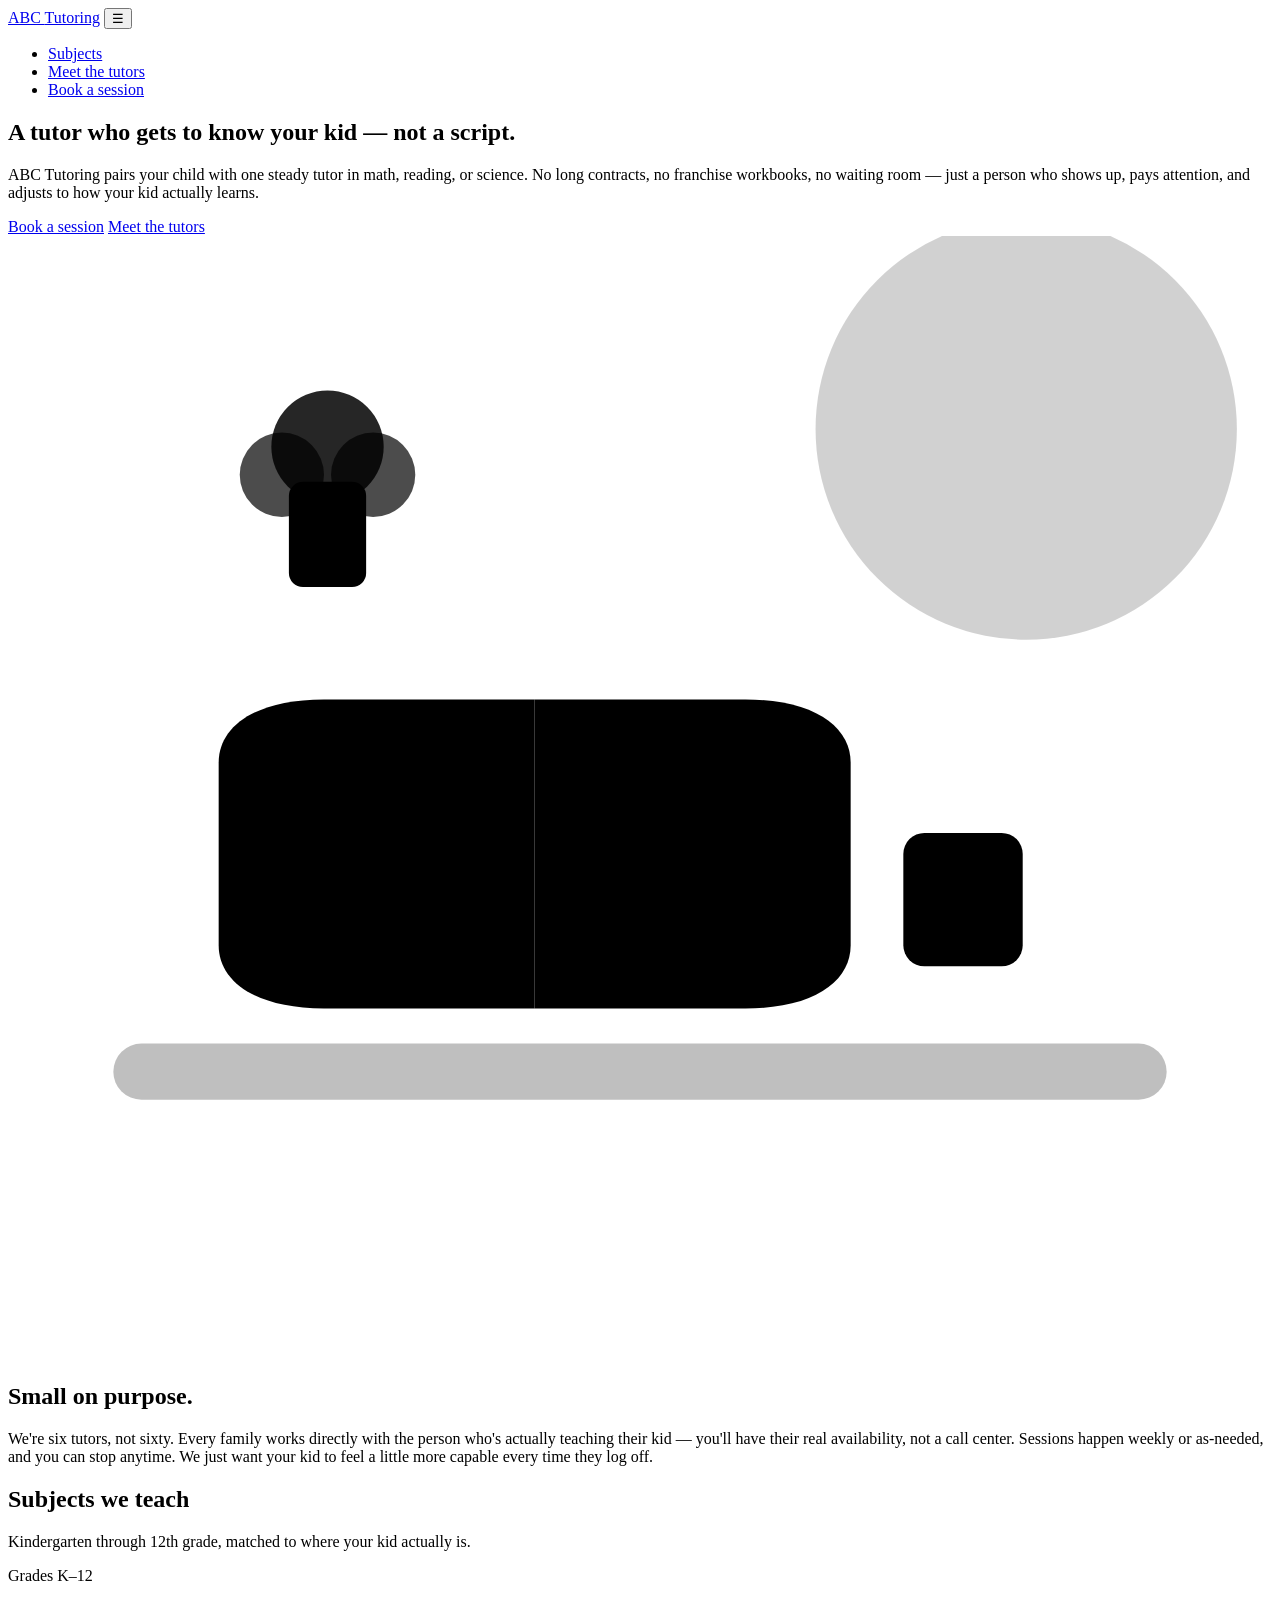
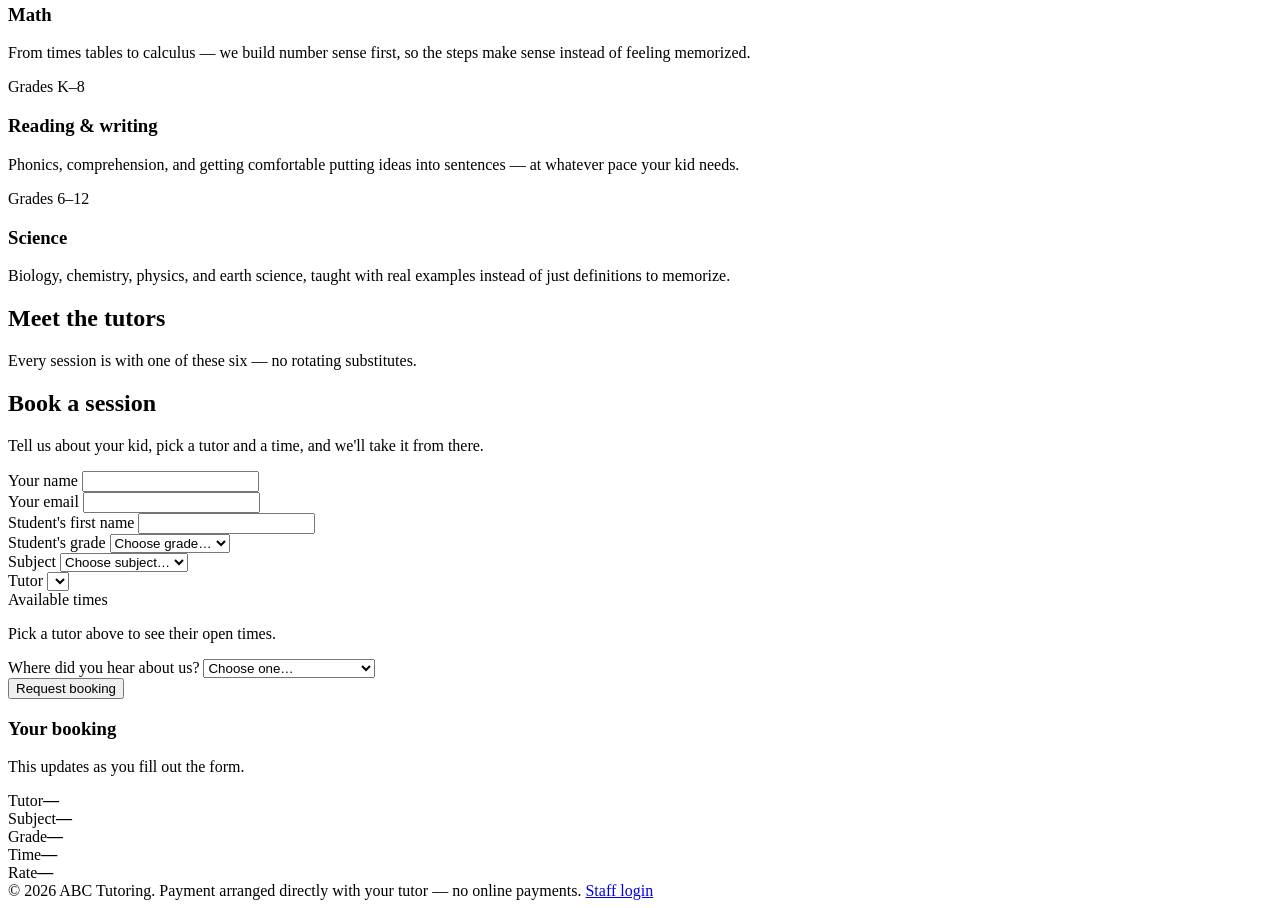
==== index.html @ 54a29da5 "Add ABC tutoring concept site prototype" ====
<!DOCTYPE html>
<html lang="en">
<head>
<meta charset="UTF-8" />
<meta name="viewport" content="width=device-width, initial-scale=1.0" />
<title>ABC Tutoring — Patient, personal tutoring for your kid</title>
<meta name="description" content="One-on-one math, reading, and science tutoring with tutors who actually get to know your kid. No contracts, no franchise scripts." />
<link rel="preconnect" href="https://fonts.googleapis.com">
<link rel="preconnect" href="https://fonts.gstatic.com" crossorigin>
<link href="https://fonts.googleapis.com/css2?family=Fraunces:opsz,wght@9..144,500;9..144,600&family=Karla:wght@400;500;700&display=swap" rel="stylesheet">
<link rel="stylesheet" href="css/style.css" />

<!-- PostHog analytics -->
<script>
    !function(t,e){var o,n,p,r;e.__SV||(window.posthog && window.posthog.__loaded)||(window.posthog=e,e._i=[],e.init=function(i,s,a){function g(t,e){var o=e.split(".");2==o.length&&(t=t[o[0]],e=o[1]),t[e]=function(){t.push([e].concat(Array.prototype.slice.call(arguments,0)))}}p||((p=t.createElement("script")).type="text/javascript",p.crossOrigin="anonymous",p.async=!0,p.src=s.api_host.replace(".i.posthog.com","-assets.i.posthog.com")+"/static/array.js",p.onerror=function(){p=null},(r=t.getElementsByTagName("script")[0]).parentNode.insertBefore(p,r));var u=e;for(void 0!==a?u=e[a]=[]:a="posthog",u.people=u.people||[],u.toString=function(t){var e="posthog";return"posthog"!==a&&(e+="."+a),t||(e+=" (stub)"),e},u.people.toString=function(){return u.toString(1)+".people (stub)"},o="init capture register register_once register_for_session unregister unregister_for_session getFeatureFlag getFeatureFlagResult isFeatureEnabled reloadFeatureFlags updateEarlyAccessFeatureEnrollment getEarlyAccessFeatures on onFeatureFlags onSessionId getSurveys getActiveMatchingSurveys renderSurvey canRenderSurvey getNextSurveyStep identify setPersonProperties group resetGroups setPersonPropertiesForFlags resetPersonPropertiesForFlags setGroupPropertiesForFlags resetGroupPropertiesForFlags reset get_distinct_id getGroups get_session_id get_session_replay_url alias set_config startSessionRecording stopSessionRecording sessionRecordingStarted captureException loadToolbar get_property getSessionProperty createPersonProfile opt_in_capturing opt_out_capturing has_opted_in_capturing has_opted_out_capturing clear_opt_in_out_capturing debug".split(" "),n=0;n<o.length;n++)g(u,o[n]);e._i.push([i,s,a])},e.__SV=1)}(document,window.posthog||[]);
    posthog.init('phc_zxxuDMYx4rX93AA6RFzjvgEHXUmBMe9n8ZpTk2k6E65x', {
        api_host: 'https://us.i.posthog.com',
        defaults: '2026-05-30',
    })
</script>
</head>
<body>

<header class="site-header">
  <div class="container">
    <a class="wordmark" href="#top">ABC <span>Tutoring</span></a>
    <button class="nav-toggle" aria-label="Toggle menu" aria-expanded="false">☰</button>
    <ul class="site-nav">
      <li><a href="#subjects">Subjects</a></li>
      <li><a href="#tutors">Meet the tutors</a></li>
      <li><a href="#booking">Book a session</a></li>
    </ul>
  </div>
</header>

<main id="top">

  <!-- ---------- HERO ---------- -->
  <section class="hero">
    <div class="container">
      <div class="hero-copy">
        <h1>A tutor who gets to know your kid — not a script.</h1>
        <p>
          ABC Tutoring pairs your child with one steady tutor in math, reading, or
          science. No long contracts, no franchise workbooks, no waiting room —
          just a person who shows up, pays attention, and adjusts to how your kid
          actually learns.
        </p>
        <div class="hero-actions">
          <a href="#booking" class="btn btn-primary">Book a session</a>
          <a href="#tutors" class="btn btn-secondary">Meet the tutors</a>
        </div>
      </div>

      <svg class="hero-art" viewBox="0 0 360 320" width="100%" xmlns="http://www.w3.org/2000/svg" role="img" aria-label="Illustration of an open book, a mug, and a small plant on a desk">
        <circle cx="290" cy="55" r="60" fill="var(--marigold)" opacity="0.18" />
        <rect x="30" y="230" width="300" height="16" rx="8" fill="var(--denim)" opacity="0.25" />
        <path d="M60 150 C60 140 70 132 90 132 L150 132 L150 220 L90 220 C70 220 60 212 60 202 Z" fill="var(--paper-raised)" stroke="var(--ink)" stroke-width="3"/>
        <path d="M240 150 C240 140 230 132 210 132 L150 132 L150 220 L210 220 C230 220 240 212 240 202 Z" fill="var(--paper-raised)" stroke="var(--ink)" stroke-width="3"/>
        <line x1="150" y1="132" x2="150" y2="220" stroke="var(--ink)" stroke-width="3"/>
        <line x1="78" y1="150" x2="132" y2="150" stroke="var(--berry)" stroke-width="3"/>
        <line x1="78" y1="166" x2="132" y2="166" stroke="var(--berry)" stroke-width="3" opacity="0.7"/>
        <line x1="78" y1="182" x2="122" y2="182" stroke="var(--berry)" stroke-width="3" opacity="0.5"/>
        <line x1="168" y1="150" x2="222" y2="150" stroke="var(--moss)" stroke-width="3"/>
        <line x1="168" y1="166" x2="222" y2="166" stroke="var(--moss)" stroke-width="3" opacity="0.7"/>
        <line x1="168" y1="182" x2="212" y2="182" stroke="var(--moss)" stroke-width="3" opacity="0.5"/>
        <rect x="255" y="170" width="34" height="38" rx="6" fill="var(--denim)" />
        <path d="M289 178 q16 4 0 20" fill="none" stroke="var(--denim)" stroke-width="4" stroke-linecap="round"/>
        <rect x="80" y="70" width="22" height="30" rx="4" fill="var(--moss)" />
        <circle cx="91" cy="60" r="16" fill="var(--moss)" opacity="0.85" />
        <circle cx="78" cy="68" r="12" fill="var(--moss)" opacity="0.7" />
        <circle cx="104" cy="68" r="12" fill="var(--moss)" opacity="0.7" />
      </svg>
    </div>
  </section>

  <!-- ---------- ABOUT ---------- -->
  <section class="section" style="padding-top:0;">
    <div class="container">
      <div class="section-head">
        <h2>Small on purpose.</h2>
        <p>
          We're six tutors, not sixty. Every family works directly with the person
          who's actually teaching their kid — you'll have their real availability,
          not a call center. Sessions happen weekly or as-needed, and you can stop
          anytime. We just want your kid to feel a little more capable every time
          they log off.
        </p>
      </div>
    </div>
  </section>

  <!-- ---------- SUBJECTS ---------- -->
  <section class="section" id="subjects" style="padding-top:0;">
    <div class="container">
      <div class="section-head">
        <h2>Subjects we teach</h2>
        <p>Kindergarten through 12th grade, matched to where your kid actually is.</p>
      </div>
      <div class="subjects-grid">
        <div class="subject-card denim">
          <span class="subject-grades">Grades K–12</span>
          <h3>Math</h3>
          <p>From times tables to calculus — we build number sense first, so the
          steps make sense instead of feeling memorized.</p>
        </div>
        <div class="subject-card berry">
          <span class="subject-grades">Grades K–8</span>
          <h3>Reading &amp; writing</h3>
          <p>Phonics, comprehension, and getting comfortable putting ideas into
          sentences — at whatever pace your kid needs.</p>
        </div>
        <div class="subject-card moss">
          <span class="subject-grades">Grades 6–12</span>
          <h3>Science</h3>
          <p>Biology, chemistry, physics, and earth science, taught with real
          examples instead of just definitions to memorize.</p>
        </div>
      </div>
    </div>
  </section>

  <!-- ---------- TUTORS ---------- -->
  <section class="section" id="tutors" style="padding-top:0;">
    <div class="container">
      <div class="section-head">
        <h2>Meet the tutors</h2>
        <p>Every session is with one of these six — no rotating substitutes.</p>
      </div>
      <div class="tutors-grid" id="tutorsGrid"></div>
    </div>
  </section>

  <!-- ---------- BOOKING ---------- -->
  <section class="section" id="booking" style="padding-top:0;">
    <div class="container">
      <div class="section-head">
        <h2>Book a session</h2>
        <p>Tell us about your kid, pick a tutor and a time, and we'll take it from there.</p>
      </div>

      <div class="booking-wrap">
        <form class="booking-card" id="bookingForm" novalidate>
          <div class="field-row">
            <div class="field">
              <label for="parentName">Your name</label>
              <input type="text" id="parentName" name="parentName" required />
            </div>
            <div class="field">
              <label for="parentEmail">Your email</label>
              <input type="email" id="parentEmail" name="parentEmail" required />
            </div>
          </div>

          <div class="field-row">
            <div class="field">
              <label for="studentName">Student's first name</label>
              <input type="text" id="studentName" name="studentName" required />
            </div>
            <div class="field">
              <label for="studentGrade">Student's grade</label>
              <select id="studentGrade" name="studentGrade" required>
                <option value="">Choose grade…</option>
                <option>Kindergarten</option>
                <option>1st grade</option>
                <option>2nd grade</option>
                <option>3rd grade</option>
                <option>4th grade</option>
                <option>5th grade</option>
                <option>6th grade</option>
                <option>7th grade</option>
                <option>8th grade</option>
                <option>9th grade</option>
                <option>10th grade</option>
                <option>11th grade</option>
                <option>12th grade</option>
              </select>
            </div>
          </div>

          <div class="field-row">
            <div class="field">
              <label for="subjectSelect">Subject</label>
              <select id="subjectSelect" name="subject" required>
                <option value="">Choose subject…</option>
                <option>Math</option>
                <option>Reading</option>
                <option>Science</option>
              </select>
            </div>
            <div class="field">
              <label for="tutorSelect">Tutor</label>
              <select id="tutorSelect" name="tutor" required></select>
            </div>
          </div>

          <div class="field">
            <label>Available times</label>
            <div id="slotsWrap"><p class="slots-empty">Pick a tutor above to see their open times.</p></div>
          </div>

          <div class="field">
            <label for="heardAbout">Where did you hear about us?</label>
            <select id="heardAbout" name="heardAbout" required>
              <option value="">Choose one…</option>
              <option>Friend or family referral</option>
              <option>Google search</option>
              <option>Social media</option>
              <option>School flyer or newsletter</option>
              <option>Local community group</option>
              <option>Other</option>
            </select>
          </div>

          <button type="submit" class="btn btn-primary">Request booking</button>

          <div class="confirm-box" id="confirmBox">
            <p></p>
          </div>
        </form>

        <aside class="booking-summary">
          <h3>Your booking</h3>
          <p>This updates as you fill out the form.</p>
          <div class="summary-line"><span>Tutor</span><strong id="sumTutor">—</strong></div>
          <div class="summary-line"><span>Subject</span><strong id="sumSubject">—</strong></div>
          <div class="summary-line"><span>Grade</span><strong id="sumGrade">—</strong></div>
          <div class="summary-line"><span>Time</span><strong id="sumSlot">—</strong></div>
          <div class="summary-line"><span>Rate</span><strong id="sumRate">—</strong></div>
        </aside>
      </div>
    </div>
  </section>

</main>

<footer class="site-footer">
  <div class="container">
    <span>© 2026 ABC Tutoring. Payment arranged directly with your tutor — no online payments.</span>
    <a href="analytics.html">Staff login</a>
  </div>
</footer>

<script src="js/data.js"></script>
<script src="js/app.js"></script>
</body>
</html>
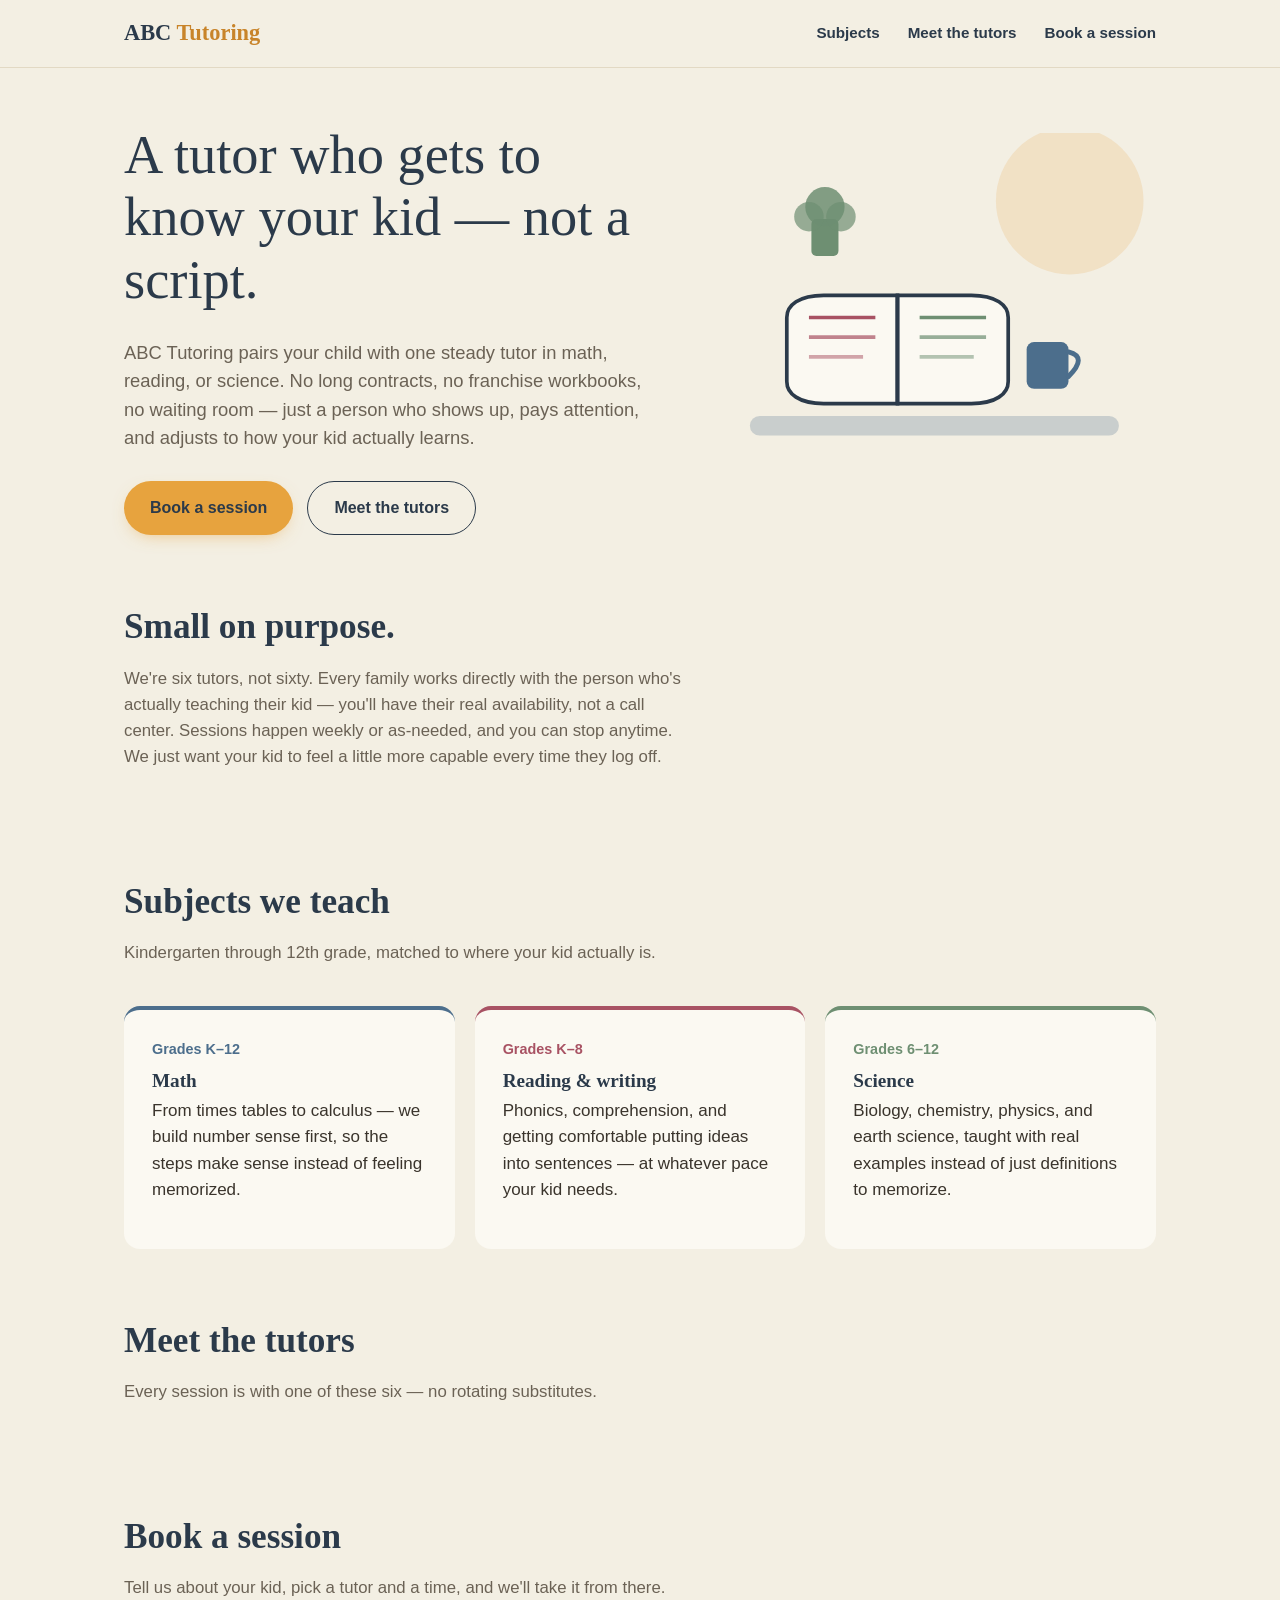
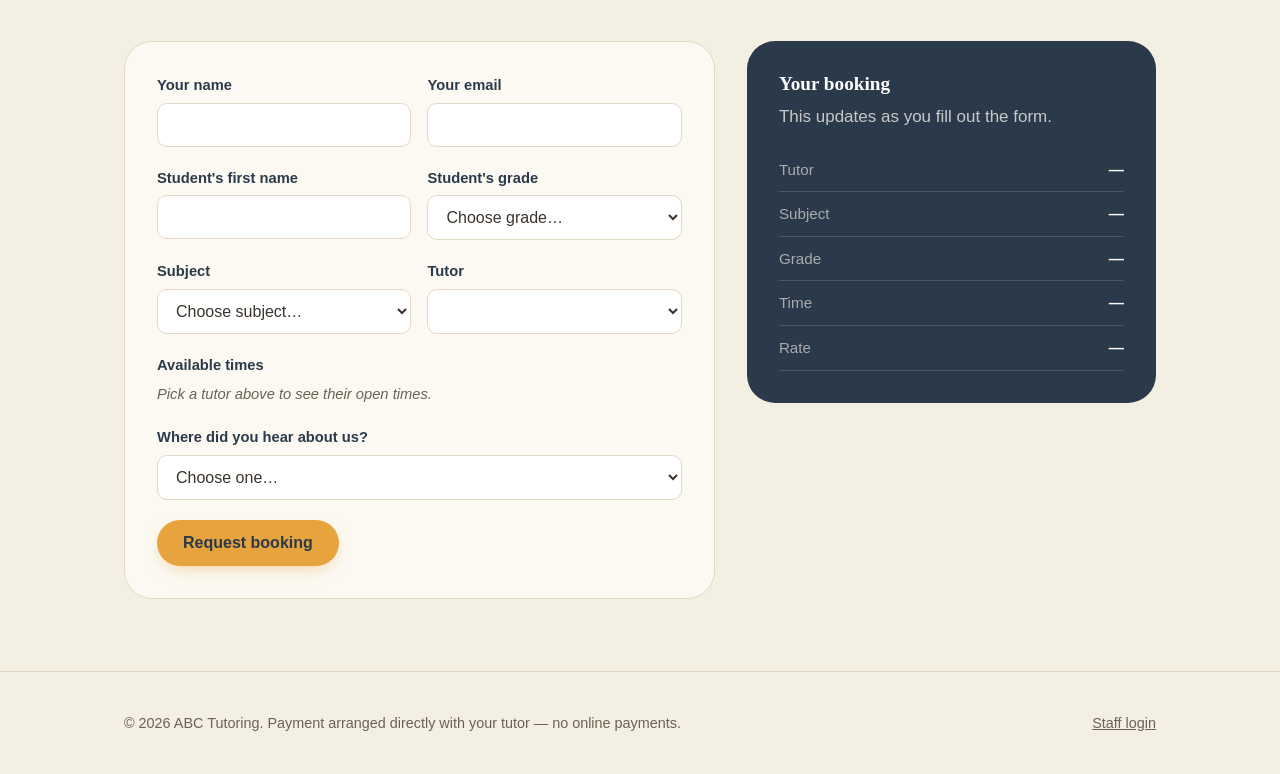
==== commit f00a98af: "Update index.html" ====
--- a/index.html
+++ b/index.html
@@ -8,7 +8,7 @@
 <link rel="preconnect" href="https://fonts.googleapis.com">
 <link rel="preconnect" href="https://fonts.gstatic.com" crossorigin>
 <link href="https://fonts.googleapis.com/css2?family=Fraunces:opsz,wght@9..144,500;9..144,600&family=Karla:wght@400;500;700&display=swap" rel="stylesheet">
-<link rel="stylesheet" href="css/style.css" />
+<link rel="stylesheet" href="style.css" /> 
 
 <!-- PostHog analytics -->
 <script>
--- a/style.css
+++ b/style.css
@@ -0,0 +1,631 @@
+/* ==========================================================================
+   ABC Tutoring — design tokens
+   A neighborhood tutor, not a franchise: warm paper background, ink navy
+   for trust, marigold for energy, and one distinct accent per subject
+   (denim/math, berry/reading, moss/science) instead of one repeated color.
+   ========================================================================== */
+
+:root {
+  --paper: #f3efe3;
+  --paper-raised: #fbf9f2;
+  --ink: #2b3a4a;
+  --text: #3a342c;
+  --text-soft: #6b6255;
+  --line: #e2d9c4;
+
+  --marigold: #e7a33e;
+  --marigold-dark: #c8842a;
+  --denim: #4c6e8c;
+  --denim-dark: #3a5570;
+  --berry: #a85263;
+  --berry-dark: #8c3f4f;
+  --moss: #6e8f72;
+  --moss-dark: #55735a;
+
+  --radius-sm: 10px;
+  --radius-md: 16px;
+  --radius-lg: 28px;
+
+  --shadow-card: 0 1px 2px rgba(43, 58, 74, 0.06), 0 8px 20px -12px rgba(43, 58, 74, 0.18);
+
+  --font-display: "Fraunces", Georgia, serif;
+  --font-body: "Karla", -apple-system, BlinkMacSystemFont, "Segoe UI", sans-serif;
+}
+
+* {
+  box-sizing: border-box;
+}
+
+html {
+  scroll-behavior: smooth;
+}
+
+@media (prefers-reduced-motion: reduce) {
+  html {
+    scroll-behavior: auto;
+  }
+  * {
+    animation-duration: 0.01ms !important;
+    transition-duration: 0.01ms !important;
+  }
+}
+
+body {
+  margin: 0;
+  background: var(--paper);
+  color: var(--text);
+  font-family: var(--font-body);
+  font-size: 17px;
+  line-height: 1.55;
+  -webkit-font-smoothing: antialiased;
+}
+
+h1, h2, h3 {
+  font-family: var(--font-display);
+  color: var(--ink);
+  line-height: 1.15;
+  margin: 0 0 0.5em;
+  font-weight: 600;
+}
+
+h1 { font-size: clamp(2.1rem, 5vw, 3.4rem); font-weight: 500; }
+h2 { font-size: clamp(1.6rem, 3.4vw, 2.2rem); }
+h3 { font-size: 1.2rem; }
+
+p { margin: 0 0 1em; max-width: 60ch; }
+
+a { color: var(--denim-dark); }
+
+.container {
+  max-width: 1080px;
+  margin: 0 auto;
+  padding: 0 24px;
+}
+
+.section {
+  padding: 72px 0;
+}
+
+.section-head {
+  max-width: 640px;
+  margin-bottom: 40px;
+}
+
+.section-head p {
+  color: var(--text-soft);
+  font-size: 1.05rem;
+}
+
+/* ---------- buttons ---------- */
+
+.btn {
+  display: inline-flex;
+  align-items: center;
+  gap: 8px;
+  border: none;
+  border-radius: 999px;
+  padding: 14px 26px;
+  font-family: var(--font-body);
+  font-weight: 700;
+  font-size: 1rem;
+  cursor: pointer;
+  text-decoration: none;
+  transition: transform 0.15s ease, box-shadow 0.15s ease;
+}
+
+.btn:hover { transform: translateY(-1px); }
+.btn:active { transform: translateY(0); }
+.btn:focus-visible { outline: 3px solid var(--ink); outline-offset: 2px; }
+
+.btn-primary {
+  background: var(--marigold);
+  color: var(--ink);
+  box-shadow: 0 6px 18px -8px rgba(231, 163, 62, 0.7);
+}
+.btn-primary:hover { background: var(--marigold-dark); }
+
+.btn-secondary {
+  background: transparent;
+  color: var(--ink);
+  border: 1.5px solid var(--ink);
+}
+.btn-secondary:hover { background: var(--ink); color: var(--paper-raised); }
+
+.btn-small {
+  padding: 9px 16px;
+  font-size: 0.9rem;
+}
+
+/* ---------- header / nav ---------- */
+
+.site-header {
+  position: sticky;
+  top: 0;
+  z-index: 20;
+  background: rgba(243, 239, 227, 0.9);
+  backdrop-filter: blur(6px);
+  border-bottom: 1px solid var(--line);
+}
+
+.site-header .container {
+  display: flex;
+  align-items: center;
+  justify-content: space-between;
+  padding-top: 16px;
+  padding-bottom: 16px;
+}
+
+.wordmark {
+  font-family: var(--font-display);
+  font-size: 1.4rem;
+  color: var(--ink);
+  text-decoration: none;
+  font-weight: 600;
+}
+
+.wordmark span { color: var(--marigold-dark); }
+
+.site-nav {
+  display: flex;
+  gap: 28px;
+  list-style: none;
+  margin: 0;
+  padding: 0;
+}
+
+.site-nav a {
+  color: var(--ink);
+  text-decoration: none;
+  font-weight: 700;
+  font-size: 0.95rem;
+}
+
+.site-nav a:hover { color: var(--marigold-dark); }
+
+.nav-toggle {
+  display: none;
+  background: none;
+  border: 1.5px solid var(--ink);
+  border-radius: 8px;
+  padding: 8px 10px;
+  cursor: pointer;
+}
+
+@media (max-width: 720px) {
+  .nav-toggle { display: block; }
+  .site-nav {
+    display: none;
+    position: absolute;
+    top: 100%;
+    left: 0;
+    right: 0;
+    background: var(--paper-raised);
+    flex-direction: column;
+    padding: 16px 24px 24px;
+    border-bottom: 1px solid var(--line);
+    gap: 16px;
+  }
+  .site-nav.open { display: flex; }
+}
+
+/* ---------- hero ---------- */
+
+.hero {
+  padding: 56px 0 72px;
+}
+
+.hero .container {
+  display: grid;
+  grid-template-columns: 1.1fr 0.9fr;
+  gap: 48px;
+  align-items: center;
+}
+
+.hero-copy p {
+  font-size: 1.15rem;
+  color: var(--text-soft);
+}
+
+.hero-actions {
+  display: flex;
+  gap: 14px;
+  flex-wrap: wrap;
+  margin-top: 28px;
+}
+
+.hero-art {
+  animation: rise 0.7s ease both;
+}
+
+@keyframes rise {
+  from { opacity: 0; transform: translateY(14px); }
+  to { opacity: 1; transform: translateY(0); }
+}
+
+@media (max-width: 820px) {
+  .hero .container { grid-template-columns: 1fr; }
+  .hero-art { order: -1; max-width: 280px; margin: 0 auto; }
+}
+
+/* ---------- subjects ---------- */
+
+.subjects-grid {
+  display: grid;
+  grid-template-columns: repeat(3, 1fr);
+  gap: 20px;
+}
+
+.subject-card {
+  background: var(--paper-raised);
+  border-radius: var(--radius-md);
+  padding: 28px;
+  border-top: 4px solid var(--accent, var(--marigold));
+}
+
+.subject-card.denim { --accent: var(--denim); }
+.subject-card.berry { --accent: var(--berry); }
+.subject-card.moss { --accent: var(--moss); }
+
+.subject-card h3 { margin-bottom: 6px; }
+.subject-card .subject-grades {
+  display: block;
+  font-weight: 700;
+  color: var(--accent, var(--marigold));
+  margin-bottom: 10px;
+  font-size: 0.9rem;
+}
+
+@media (max-width: 780px) {
+  .subjects-grid { grid-template-columns: 1fr; }
+}
+
+/* ---------- tutors ---------- */
+
+.tutors-grid {
+  display: grid;
+  grid-template-columns: repeat(3, 1fr);
+  gap: 20px;
+}
+
+@media (max-width: 900px) {
+  .tutors-grid { grid-template-columns: repeat(2, 1fr); }
+}
+@media (max-width: 600px) {
+  .tutors-grid { grid-template-columns: 1fr; }
+}
+
+.tutor-card {
+  background: var(--paper-raised);
+  border: 1px solid var(--line);
+  border-radius: var(--radius-md);
+  padding: 22px;
+  box-shadow: var(--shadow-card);
+  display: flex;
+  flex-direction: column;
+  gap: 4px;
+}
+
+.tutor-avatar {
+  width: 64px;
+  height: 64px;
+  border-radius: 50%;
+  display: flex;
+  align-items: center;
+  justify-content: center;
+  font-family: var(--font-display);
+  font-size: 1.3rem;
+  font-weight: 600;
+  color: #fff;
+  margin-bottom: 14px;
+}
+
+.tutor-avatar.denim { background: var(--denim); }
+.tutor-avatar.berry { background: var(--berry); }
+.tutor-avatar.moss { background: var(--moss); }
+
+.tutor-name { margin-bottom: 2px; }
+
+.tutor-tag {
+  display: inline-block;
+  font-size: 0.8rem;
+  font-weight: 700;
+  color: var(--ink);
+  background: var(--paper);
+  border: 1px solid var(--line);
+  border-radius: 999px;
+  padding: 3px 10px;
+  width: fit-content;
+  margin: 4px 0 10px;
+}
+
+.tutor-meta {
+  font-size: 0.92rem;
+  color: var(--text-soft);
+  margin-bottom: 2px;
+}
+
+.tutor-rate {
+  font-family: var(--font-display);
+  font-size: 1.3rem;
+  color: var(--ink);
+  margin: 10px 0 14px;
+}
+
+.tutor-rate span {
+  font-family: var(--font-body);
+  font-size: 0.85rem;
+  color: var(--text-soft);
+  font-weight: 400;
+}
+
+/* ---------- booking ---------- */
+
+.booking-wrap {
+  display: grid;
+  grid-template-columns: 1.3fr 0.9fr;
+  gap: 32px;
+  align-items: start;
+}
+
+@media (max-width: 860px) {
+  .booking-wrap { grid-template-columns: 1fr; }
+}
+
+.booking-card {
+  background: var(--paper-raised);
+  border-radius: var(--radius-lg);
+  padding: 32px;
+  border: 1px solid var(--line);
+}
+
+.field {
+  margin-bottom: 20px;
+}
+
+.field label {
+  display: block;
+  font-weight: 700;
+  font-size: 0.92rem;
+  color: var(--ink);
+  margin-bottom: 6px;
+}
+
+.field-row {
+  display: grid;
+  grid-template-columns: 1fr 1fr;
+  gap: 16px;
+}
+
+@media (max-width: 500px) {
+  .field-row { grid-template-columns: 1fr; }
+}
+
+input[type="text"],
+input[type="email"],
+select {
+  width: 100%;
+  font-family: var(--font-body);
+  font-size: 1rem;
+  padding: 12px 14px;
+  border: 1.5px solid var(--line);
+  border-radius: var(--radius-sm);
+  background: #fff;
+  color: var(--text);
+}
+
+input:focus-visible, select:focus-visible {
+  outline: 2px solid var(--denim);
+  outline-offset: 1px;
+}
+
+.slots {
+  display: flex;
+  flex-wrap: wrap;
+  gap: 10px;
+  margin-top: 4px;
+}
+
+.slot-chip {
+  border: 1.5px solid var(--line);
+  background: #fff;
+  border-radius: 999px;
+  padding: 9px 16px;
+  font-size: 0.9rem;
+  font-weight: 700;
+  cursor: pointer;
+  color: var(--ink);
+}
+
+.slot-chip:hover:not(:disabled) { border-color: var(--denim); }
+
+.slot-chip.selected {
+  background: var(--ink);
+  border-color: var(--ink);
+  color: #fff;
+}
+
+.slot-chip:disabled {
+  background: var(--paper);
+  color: var(--text-soft);
+  text-decoration: line-through;
+  cursor: not-allowed;
+  opacity: 0.7;
+}
+
+.slots-empty {
+  color: var(--text-soft);
+  font-size: 0.92rem;
+  font-style: italic;
+}
+
+.booking-summary {
+  background: var(--ink);
+  color: var(--paper-raised);
+  border-radius: var(--radius-lg);
+  padding: 32px;
+  position: sticky;
+  top: 100px;
+}
+
+.booking-summary h3 { color: #fff; }
+.booking-summary p { color: rgba(251, 249, 242, 0.75); }
+
+.summary-line {
+  display: flex;
+  justify-content: space-between;
+  padding: 10px 0;
+  border-bottom: 1px solid rgba(251, 249, 242, 0.15);
+  font-size: 0.95rem;
+}
+
+.summary-line span:first-child { color: rgba(251, 249, 242, 0.6); }
+
+.confirm-box {
+  display: none;
+  background: var(--moss);
+  color: #fff;
+  border-radius: var(--radius-md);
+  padding: 20px 22px;
+  margin-top: 20px;
+}
+
+.confirm-box.visible { display: block; }
+
+.confirm-box p { color: rgba(255, 255, 255, 0.9); margin-bottom: 0; }
+
+/* ---------- footer ---------- */
+
+.site-footer {
+  border-top: 1px solid var(--line);
+  padding: 40px 0;
+  color: var(--text-soft);
+  font-size: 0.9rem;
+}
+
+.site-footer .container {
+  display: flex;
+  justify-content: space-between;
+  align-items: center;
+  flex-wrap: wrap;
+  gap: 12px;
+}
+
+.site-footer a { color: var(--text-soft); }
+
+/* ---------- analytics page ---------- */
+
+.gate {
+  min-height: 100vh;
+  display: flex;
+  align-items: center;
+  justify-content: center;
+  padding: 24px;
+}
+
+.gate-card {
+  background: var(--paper-raised);
+  border: 1px solid var(--line);
+  border-radius: var(--radius-lg);
+  padding: 40px;
+  max-width: 380px;
+  width: 100%;
+  text-align: center;
+}
+
+.gate-card .field { text-align: left; }
+
+.gate-error {
+  color: var(--berry-dark);
+  font-size: 0.9rem;
+  margin-top: 10px;
+  display: none;
+}
+
+.gate-error.visible { display: block; }
+
+.dash-grid {
+  display: grid;
+  grid-template-columns: repeat(3, 1fr);
+  gap: 20px;
+  margin-bottom: 20px;
+}
+
+@media (max-width: 800px) {
+  .dash-grid { grid-template-columns: 1fr; }
+}
+
+.stat-card {
+  background: var(--paper-raised);
+  border: 1px solid var(--line);
+  border-radius: var(--radius-md);
+  padding: 24px;
+}
+
+.stat-card .stat-label {
+  font-size: 0.85rem;
+  font-weight: 700;
+  color: var(--text-soft);
+  margin-bottom: 8px;
+}
+
+.stat-card .stat-value {
+  font-family: var(--font-display);
+  font-size: 2rem;
+  color: var(--ink);
+}
+
+.bar-row {
+  display: grid;
+  grid-template-columns: 160px 1fr 46px;
+  align-items: center;
+  gap: 12px;
+  margin-bottom: 12px;
+  font-size: 0.92rem;
+}
+
+.bar-track {
+  background: var(--paper);
+  border-radius: 999px;
+  height: 12px;
+  overflow: hidden;
+}
+
+.bar-fill {
+  height: 100%;
+  background: var(--marigold);
+  border-radius: 999px;
+}
+
+.note-box {
+  background: var(--paper-raised);
+  border: 1px dashed var(--line);
+  border-radius: var(--radius-md);
+  padding: 20px 22px;
+  color: var(--text-soft);
+  font-size: 0.92rem;
+}
+
+.note-box code {
+  background: var(--paper);
+  padding: 2px 6px;
+  border-radius: 4px;
+}
+
+.bookings-table {
+  width: 100%;
+  border-collapse: collapse;
+  font-size: 0.92rem;
+  margin-top: 8px;
+}
+
+.bookings-table th, .bookings-table td {
+  text-align: left;
+  padding: 10px 12px;
+  border-bottom: 1px solid var(--line);
+}
+
+.bookings-table th {
+  color: var(--text-soft);
+  font-size: 0.8rem;
+  text-transform: none;
+}
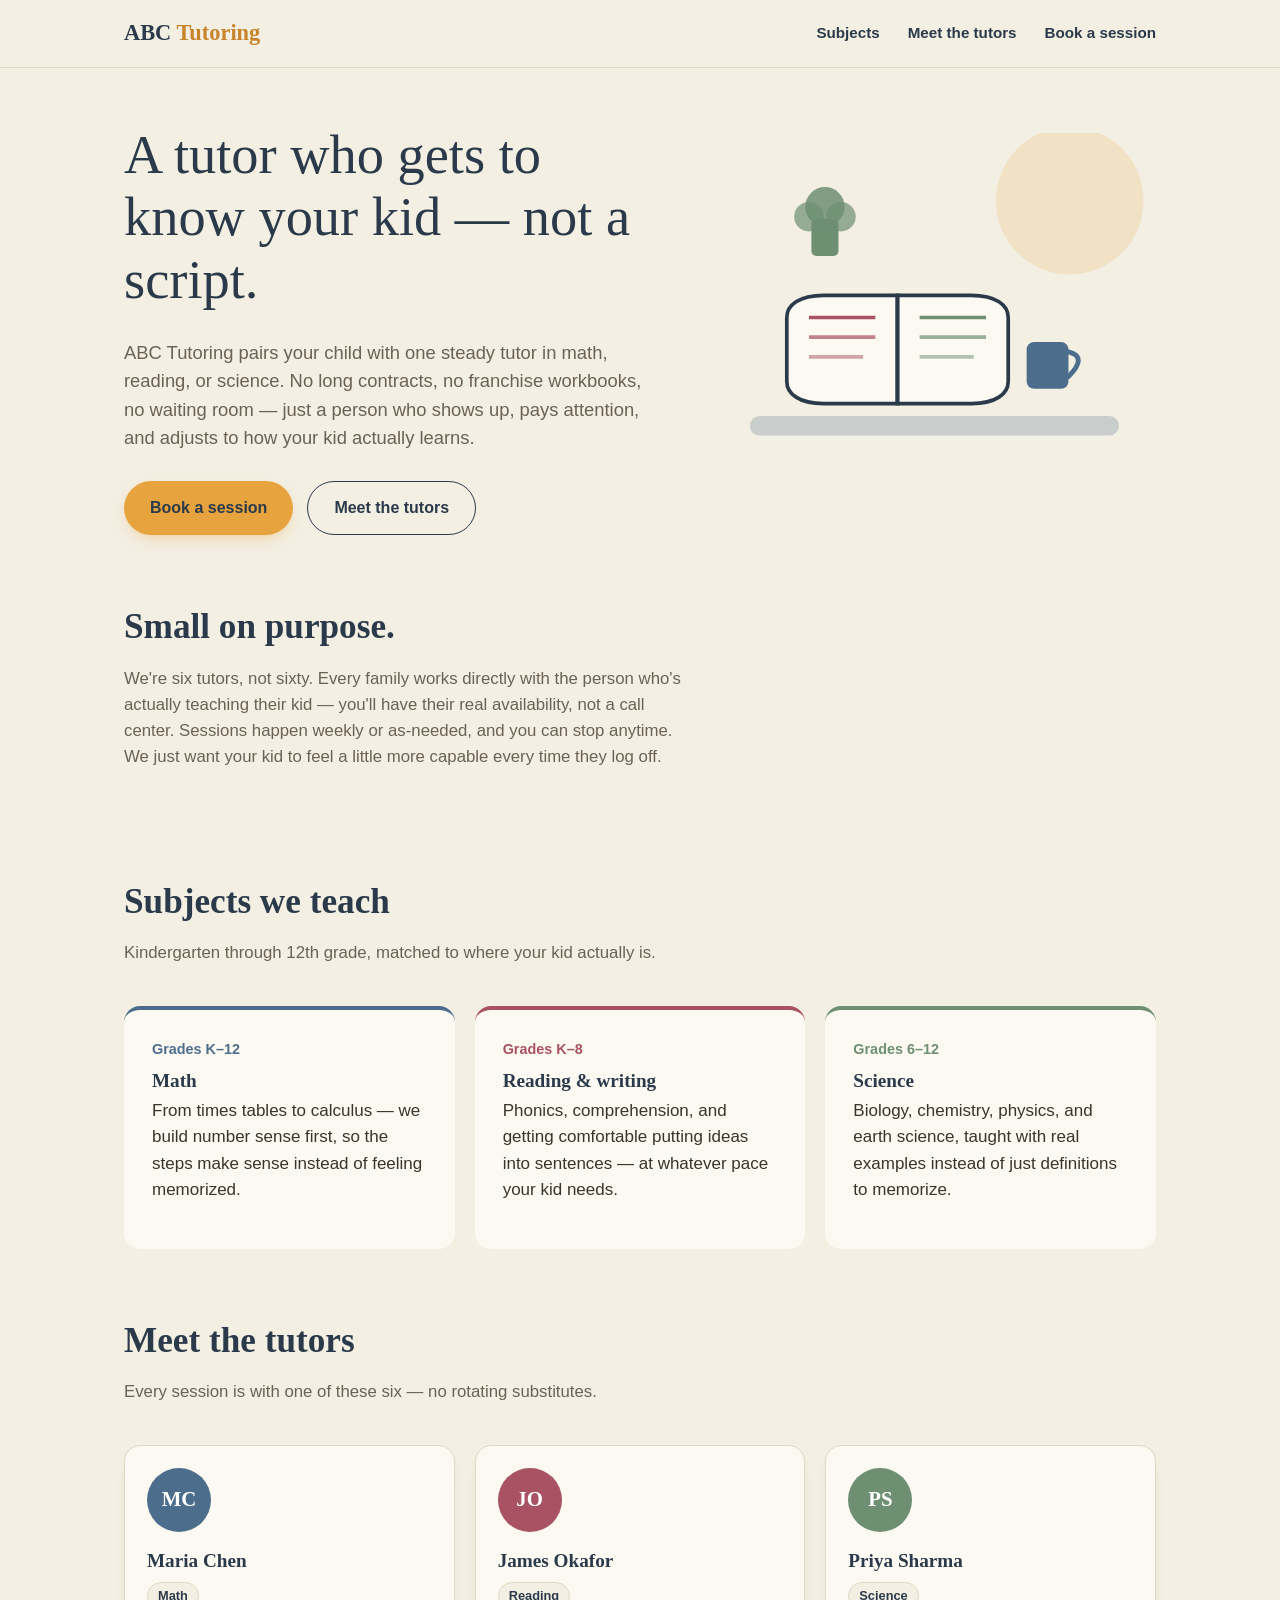
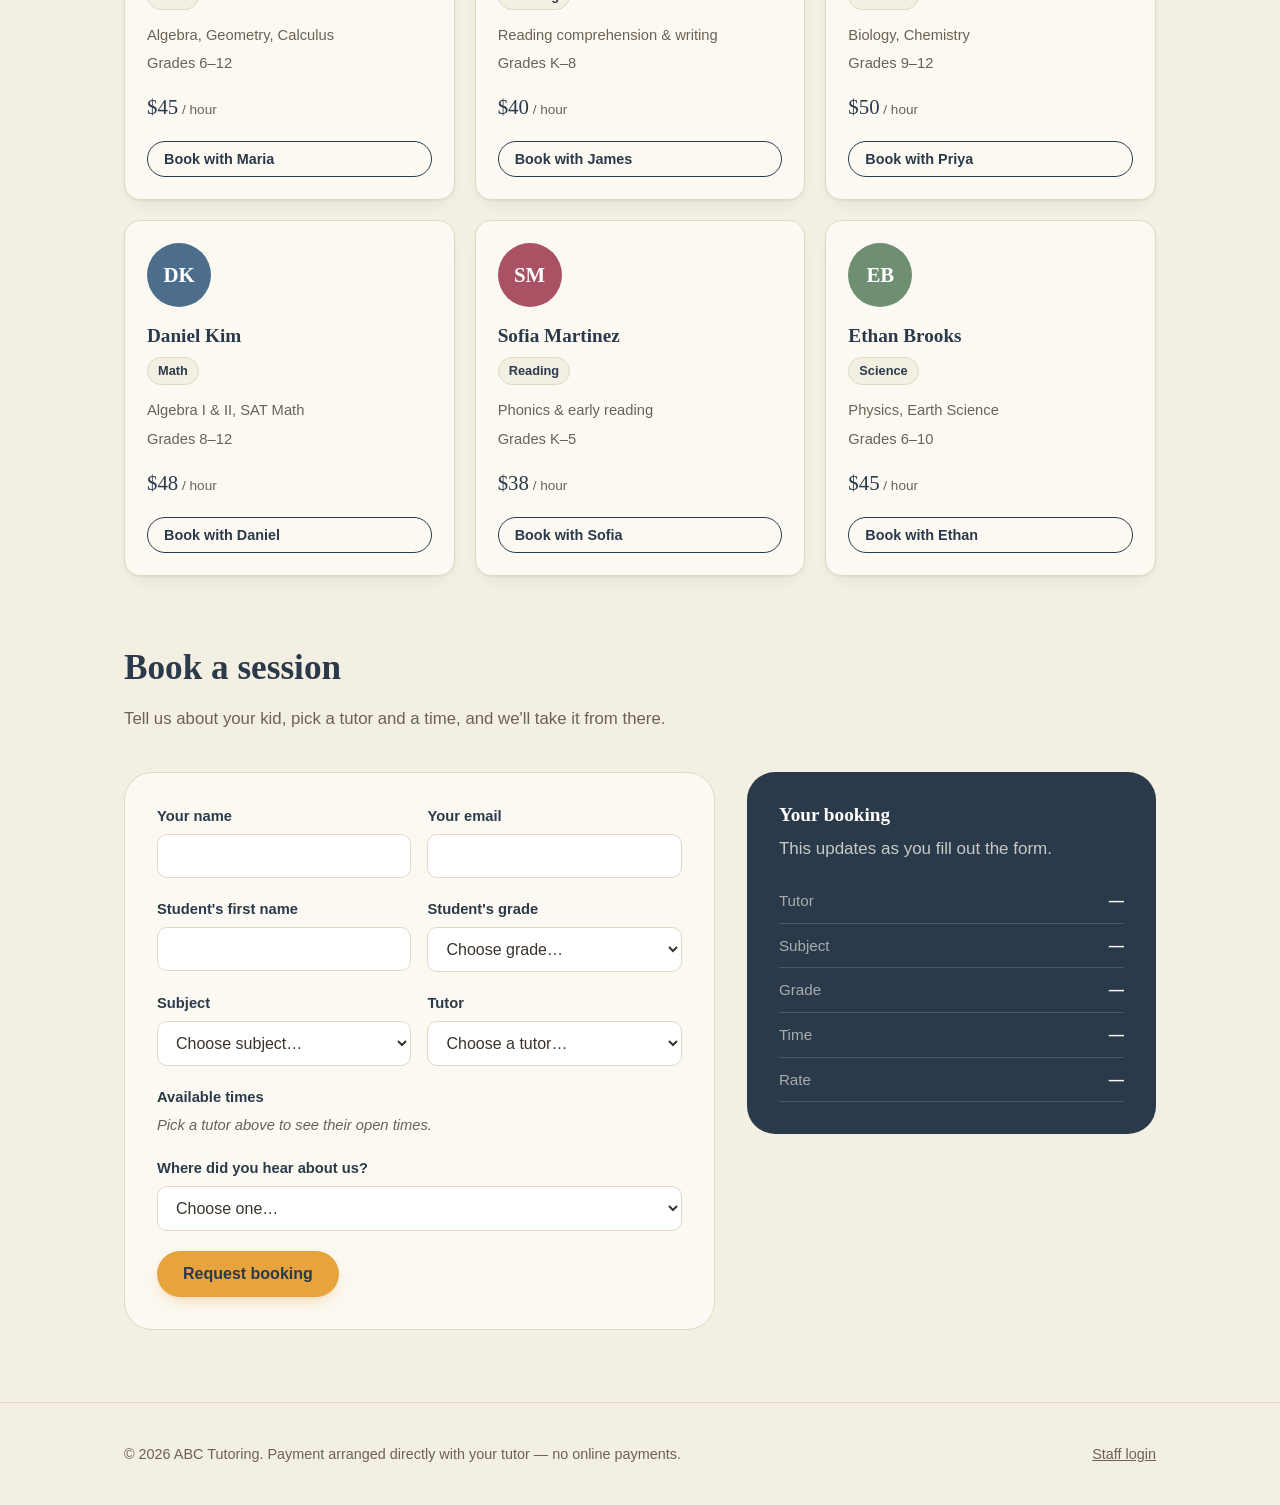
==== commit da748273: "Update index.html" ====
--- a/index.html
+++ b/index.html
@@ -241,7 +241,7 @@
   </div>
 </footer>
 
-<script src="js/data.js"></script>
-<script src="js/app.js"></script>
+<script src="data.js"></script> 
+<script src="app.js"></script>
 </body>
 </html>
